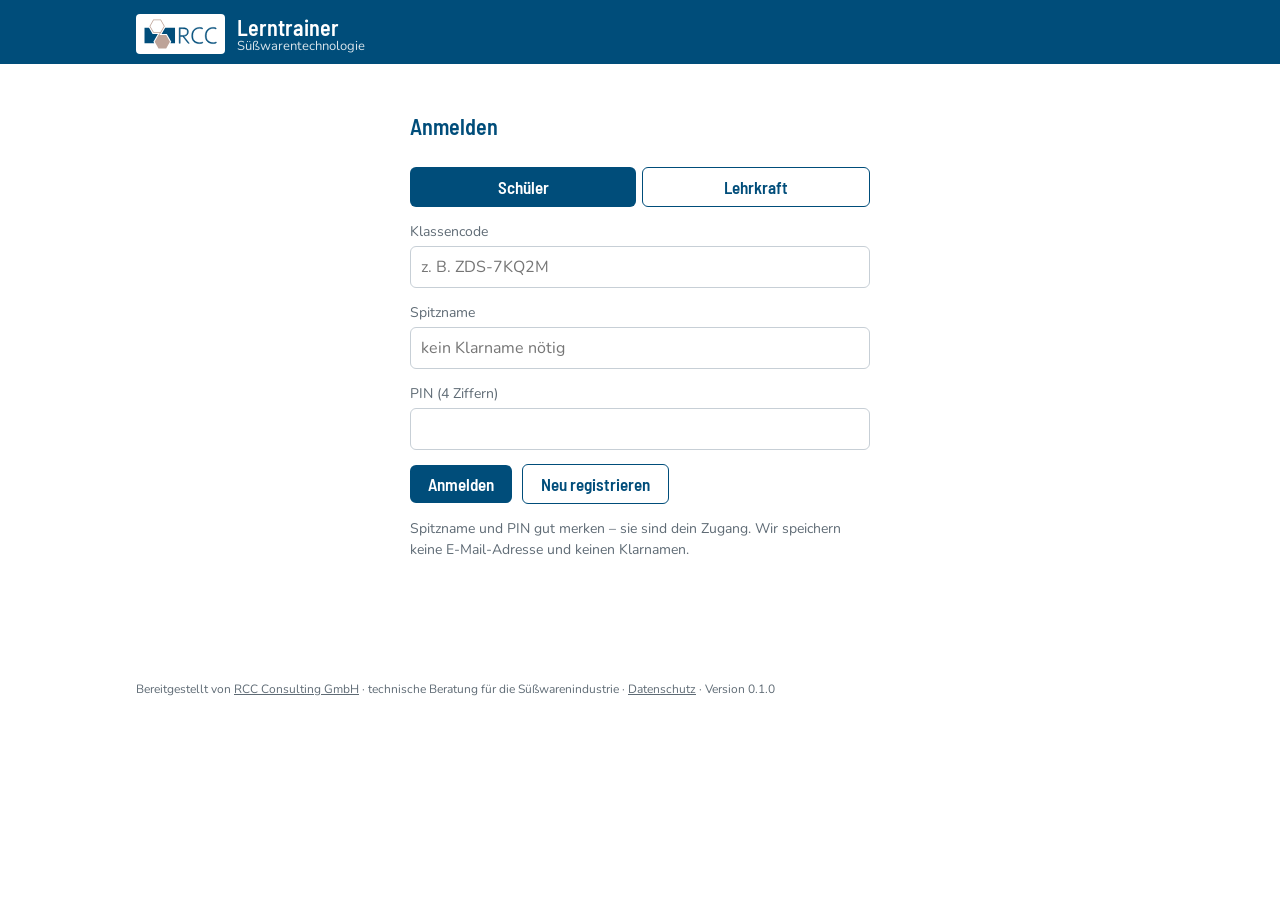
==== app/index.html @ ed5911c6 "Lerntrainer 0.1: Web-App, Datenbankschema, Fragenbestand Co-Authored-By: Claude Opus 5.5 <noreply@an" ====
<!doctype html>
<html lang="de">
<head>
<meta charset="utf-8">
<meta name="viewport" content="width=device-width,initial-scale=1,viewport-fit=cover">
<title>RCC Lerntrainer Süßwarentechnologie</title>
<meta name="description" content="Programmierte Fragen der Süßwarentechnologie üben – bereitgestellt von RCC Consulting GmbH.">
<meta name="theme-color" content="#004D7A">
<link rel="manifest" href="manifest.webmanifest">
<link rel="icon" href="assets/bildmarke.svg" type="image/svg+xml">
<link rel="apple-touch-icon" href="assets/icon-256.png">
<link rel="stylesheet" href="styles.css">
</head>
<body>
<div id="offline" class="offline" hidden>Keine Verbindung – Antworten werden gespeichert und später übertragen.</div>
<header><div class="wrap">
  <div class="top">
    <div class="marke"><img src="assets/logo-rcc.svg" alt="RCC Consulting" class="kachel"><h1>Lerntrainer<small>Süßwarentechnologie</small></h1></div>
    <div class="wer" id="wer"></div>
  </div>
  <nav id="nav" aria-label="Ansicht"></nav>
</div></header>
<main><div class="wrap" id="view"><p class="leer">Lädt …</p></div></main>
<footer><div class="wrap">Bereitgestellt von <a href="https://www.rcc-online.com" target="_blank" rel="noopener">RCC Consulting GmbH</a> · technische Beratung für die Süßwarenindustrie · <a href="datenschutz.html">Datenschutz</a> · <span id="ver"></span></div></footer>
<script src="vendor-supabase.js"></script>
<script type="module" src="app.js"></script>
</body>
</html>
---- app/styles.css ----
/* RCC Lerntrainer – Stylebook V1.6: Navy trägt, Karamell setzt Akzente, Barlow für Überschriften, Nunito für Text */
@font-face{font-family:"Barlow Semi Condensed";src:url(fonts/BarlowSemiCondensed-SemiBold.woff2) format("woff2");font-weight:600;font-display:swap}
@font-face{font-family:"Barlow Semi Condensed";src:url(fonts/BarlowSemiCondensed-Bold.woff2) format("woff2");font-weight:700;font-display:swap}
@font-face{font-family:"Nunito";src:url(fonts/Nunito-VariableFont_wght.woff2) format("woff2");font-weight:200 1000;font-display:swap}
:root{
  --navy:#004D7A; --navy-15:#D9E4EB; --karamell:#D9822B; --karamell-hell:#F7E6D5; --taupe:#BDA398;
  --bg:#FFFFFF; --flaeche:#F1F3F5; --text:#2B3640; --text-2:#5F6B75; --rahmen:#C7CFD6;
  --ok:#3D8B37; --ok-hell:#E3F1E1; --fehler:#C62828; --fehler-hell:#FBE5E5; --band:#004D7A; --band-text:#FFFFFF; --auf-navy:#FFFFFF;
  --head:"Barlow Semi Condensed","Arial Narrow",Arial,sans-serif; --body:"Nunito",Arial,sans-serif;
  color-scheme:light;
}
@media (prefers-color-scheme: dark){:root{
  --navy:#6FA6CC; --navy-15:#1E3442; --karamell:#E39A4F; --karamell-hell:#3A2A1B;
  --bg:#141A20; --flaeche:#1D252D; --text:#E6EAEE; --text-2:#A3AFBA; --rahmen:#33414D;
  --ok:#6CBF64; --ok-hell:#1D3320; --fehler:#EF6B6B; --fehler-hell:#3A1E1E; --band:#0B2A3F; --auf-navy:#141A20; color-scheme:dark}}
*{box-sizing:border-box}
html,body{margin:0}
body{background:var(--bg);color:var(--text);font-family:var(--body);font-size:16px;line-height:1.5;-webkit-tap-highlight-color:transparent}
.wrap{max-width:1040px;margin:0 auto;padding-left:max(16px,env(safe-area-inset-left,0px));padding-right:max(16px,env(safe-area-inset-right,0px))}
header{background:var(--band);color:var(--band-text);padding-top:env(safe-area-inset-top,0px)}
header .wrap{padding-block:14px 0;display:flex;flex-direction:column;gap:10px}
.top{display:flex;align-items:center;gap:14px;justify-content:space-between;flex-wrap:wrap}
.marke{display:flex;align-items:center;gap:12px;min-width:0}
.marke img{height:34px;width:auto}
.marke h1{font-family:var(--head);font-weight:600;font-size:22px;margin:0;line-height:1.1}
.marke small{display:block;font-family:var(--body);font-size:13px;opacity:.85;font-weight:400}
.wer{font-size:14px;display:flex;gap:10px;align-items:center}
.wer button{all:unset;cursor:pointer;text-decoration:underline;opacity:.9}
nav{display:flex;gap:2px;flex-wrap:wrap}
nav a{font-family:var(--head);font-weight:600;font-size:17px;color:var(--band-text);text-decoration:none;padding:8px 12px;border-radius:6px 6px 0 0;opacity:.8}
nav a[aria-current="page"]{background:var(--bg);color:var(--navy);opacity:1}
a:focus-visible,button:focus-visible,select:focus-visible,input:focus-visible,textarea:focus-visible{outline:2px solid var(--karamell);outline-offset:2px}
main .wrap{padding-block:22px 40px}
footer{color:var(--text-2);font-size:12px;padding-bottom:max(24px,env(safe-area-inset-bottom,0px))}
footer a{color:var(--text-2)}
.hex{clip-path:polygon(25% 0,75% 0,100% 50%,75% 100%,25% 100%,0 50%);display:inline-grid;place-items:center;font-family:var(--head);font-weight:600;flex:none}
.grid{display:grid;grid-template-columns:250px minmax(0,1fr);gap:28px}
@media (max-width:780px){.grid{grid-template-columns:minmax(0,1fr)}}
h2{font-family:var(--head);font-weight:600;font-size:15px;text-transform:uppercase;letter-spacing:.8px;color:var(--text-2);margin:0 0 8px}
h3{font-family:var(--head);font-weight:600;font-size:22px;color:var(--navy);margin:0 0 10px}
.bereich{margin-bottom:12px}
.bereich>button{all:unset;cursor:pointer;display:flex;justify-content:space-between;width:100%;font-family:var(--head);font-weight:600;font-size:18px;color:var(--navy);padding:3px 0}
.chips{display:flex;flex-wrap:wrap;gap:6px;margin-top:4px}
.chip{font:600 13px var(--body);border:1px solid var(--rahmen);background:var(--bg);color:var(--text);border-radius:999px;padding:4px 10px;cursor:pointer}
.chip[aria-pressed="true"]{background:var(--navy);border-color:var(--navy);color:var(--auf-navy)}
.chip .n{opacity:.65;font-variant-numeric:tabular-nums;margin-left:4px}
.einst{display:flex;flex-direction:column;gap:8px;margin-top:16px;padding-top:14px;border-top:1px solid var(--rahmen);font-size:14px;color:var(--text-2)}
label.zeile{display:flex;gap:8px;align-items:center;cursor:pointer}
select,input,textarea{font:inherit;color:var(--text);background:var(--bg);border:1px solid var(--rahmen);border-radius:6px;padding:8px 10px;min-width:0}
.feld{display:flex;flex-direction:column;gap:4px;font-size:14px;color:var(--text-2)}
.feld input,.feld select{font-size:16px;color:var(--text)}
.panel{min-width:0}
.meta{display:flex;justify-content:space-between;gap:12px;flex-wrap:wrap;margin-bottom:10px;color:var(--text-2);font-size:14px;font-variant-numeric:tabular-nums;align-items:center}
.bar{height:6px;background:var(--flaeche);border-radius:3px;overflow:hidden;margin-bottom:16px}
.bar i{display:block;height:100%;background:var(--navy);transition:width .25s}
.thema{font-family:var(--head);font-weight:600;color:var(--karamell);font-size:15px;text-transform:uppercase;letter-spacing:.8px}
.frage{font-family:var(--head);font-weight:600;font-size:24px;line-height:1.2;color:var(--navy);margin:4px 0 6px;text-wrap:balance}
.hint{font-size:14px;color:var(--text-2);margin:0 0 14px}
.optlist{display:flex;flex-direction:column;gap:10px}
.opt{all:unset;box-sizing:border-box;display:flex;gap:14px;align-items:center;width:100%;background:var(--flaeche);border:1px solid var(--rahmen);border-radius:8px;padding:10px 14px;cursor:pointer}
.opt:hover:not([disabled]){border-color:var(--navy)}
.opt:focus-visible{outline:2px solid var(--karamell);outline-offset:2px}
.opt .hex{width:34px;height:30px;background:var(--navy);color:var(--auf-navy);font-size:17px}
.opt.gewaehlt{border-color:var(--navy);background:var(--navy-15)}
.opt.richtig{background:var(--ok-hell);border-color:var(--ok)} .opt.richtig .hex{background:var(--ok);color:#fff}
.opt.falsch{background:var(--fehler-hell);border-color:var(--fehler)} .opt.falsch .hex{background:var(--fehler);color:#fff}
.opt.loesung{background:var(--karamell-hell);border-color:var(--karamell)} .opt.loesung .hex{background:var(--karamell);color:#fff}
.opt[disabled]{cursor:default}
.box{margin-top:14px;padding:12px 14px;border-radius:8px;background:var(--flaeche);font-size:15px}
.box strong{font-family:var(--head);font-size:18px}
.karte{background:var(--flaeche);border-radius:10px;padding:18px;display:flex;flex-direction:column;gap:12px}
.karten{display:grid;grid-template-columns:repeat(auto-fit,minmax(260px,1fr));gap:14px}
.tag{display:inline-block;font:700 12px var(--body);padding:2px 8px;border-radius:4px;background:var(--karamell-hell);color:var(--text);vertical-align:middle}
.tag.ok{background:var(--ok-hell)} .tag.aus{background:var(--flaeche);border:1px solid var(--rahmen)}
.actions{display:flex;gap:10px;margin-top:16px;flex-wrap:wrap;align-items:center}
.btn{font-family:var(--head);font-weight:600;font-size:17px;border:none;background:var(--navy);color:var(--auf-navy);padding:9px 18px;border-radius:6px;cursor:pointer}
.btn.sek{background:transparent;color:var(--navy);border:1.5px solid var(--navy)}
.btn.ok{background:var(--ok);color:#fff} .btn.rot{background:transparent;color:var(--fehler);border:1.5px solid var(--fehler)}
.btn.klein{font-size:15px;padding:5px 12px}
.btn[disabled]{opacity:.45;cursor:default}
.ergebnis{display:flex;gap:22px;align-items:center;flex-wrap:wrap;margin:8px 0 18px}
.ergebnis .hex{width:120px;height:104px;background:var(--navy);color:var(--auf-navy);font-size:36px;font-weight:700}
.ergebnis .hex.gut{background:var(--ok);color:#fff} .ergebnis .hex.schlecht{background:var(--fehler);color:#fff}
.liste{font-size:14px;color:var(--text-2);display:flex;flex-direction:column;gap:10px}
.liste .f{color:var(--text);font-weight:600}
.navgrid{display:flex;flex-wrap:wrap;gap:5px;margin:14px 0}
.navgrid button{font:600 13px var(--body);width:34px;height:30px;border:1px solid var(--rahmen);background:var(--bg);color:var(--text);border-radius:5px;cursor:pointer;font-variant-numeric:tabular-nums}
.navgrid button.beantwortet{background:var(--navy-15);border-color:var(--navy)}
.navgrid button.aktiv{outline:2px solid var(--karamell)}
.uhr{font-family:var(--head);font-weight:600;font-size:20px;color:var(--navy);font-variant-numeric:tabular-nums}
.uhr.knapp{color:var(--fehler)}
.tbl{overflow-x:auto}
table{border-collapse:collapse;width:100%;font-size:14px;font-variant-numeric:tabular-nums}
th{font-family:var(--head);font-weight:600;text-align:left;background:var(--navy);color:var(--auf-navy);padding:6px 10px}
td{padding:6px 10px;border-bottom:1px solid var(--rahmen);vertical-align:top}
tr.b td{font-family:var(--head);font-weight:600;font-size:16px;color:var(--navy);background:var(--navy-15)}
.mbar{display:flex;height:8px;width:120px;border-radius:4px;overflow:hidden;background:var(--flaeche)}
.mbar i{display:block;height:100%}
.kpis{display:grid;grid-template-columns:repeat(auto-fit,minmax(150px,1fr));gap:12px;margin-bottom:18px}
.kpi{background:var(--flaeche);border-radius:8px;padding:12px 14px}
.kpi b{display:block;font-family:var(--head);font-size:30px;color:var(--navy);line-height:1.1}
.kpi span{font-size:13px;color:var(--text-2)}
.leer{color:var(--text-2)}
.fehlermeldung{color:var(--fehler);font-size:14px}
.code{font-family:var(--head);font-weight:700;font-size:30px;letter-spacing:3px;color:var(--navy)}
.login{max-width:460px;margin:24px auto;display:flex;flex-direction:column;gap:14px}
.tabs{display:flex;gap:6px}
.tabs button{flex:1}
.offline{background:var(--karamell-hell);color:var(--text);font-size:13px;text-align:center;padding:4px}
@media (prefers-reduced-motion:reduce){.bar i{transition:none}}
.marke img.kachel{background:#fff;padding:5px 8px;border-radius:4px;height:40px}
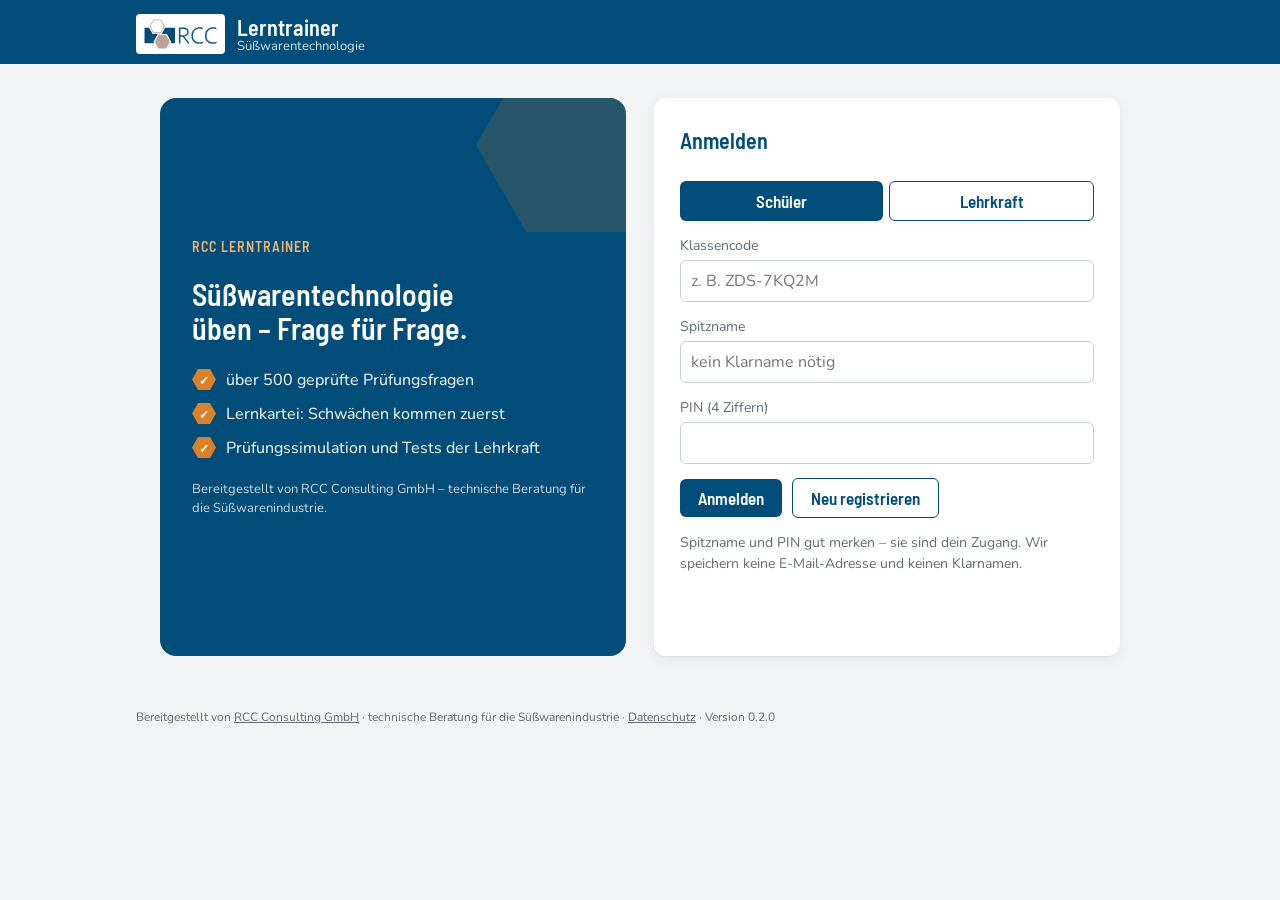
==== commit 6e407769: "Design 0.2: Startseite, mobile Navigation, Karten-Layout, neue Anmeldeseite - Startseite mit Lernsta" ====
--- a/app/index.html
+++ b/app/index.html
@@ -20,6 +20,7 @@
   </div>
   <nav id="nav" aria-label="Ansicht"></nav>
 </div></header>
+<nav id="bnav" class="bnav" aria-label="Hauptnavigation" hidden></nav>
 <main><div class="wrap" id="view"><p class="leer">Lädt …</p></div></main>
 <footer><div class="wrap">Bereitgestellt von <a href="https://www.rcc-online.com" target="_blank" rel="noopener">RCC Consulting GmbH</a> · technische Beratung für die Süßwarenindustrie · <a href="datenschutz.html">Datenschutz</a> · <span id="ver"></span></div></footer>
 <script src="vendor-supabase.js"></script>
--- a/app/styles.css
+++ b/app/styles.css
@@ -109,3 +109,90 @@
 .offline{background:var(--karamell-hell);color:var(--text);font-size:13px;text-align:center;padding:4px}
 @media (prefers-reduced-motion:reduce){.bar i{transition:none}}
 .marke img.kachel{background:#fff;padding:5px 8px;border-radius:4px;height:40px}
+
+/* ===== Design 0.2 ===== */
+body{background:var(--seite,#F1F3F5)}
+:root{--seite:#F1F3F5;--karte:#FFFFFF;--schatten:0 1px 2px rgba(43,54,64,.06),0 4px 16px rgba(43,54,64,.06)}
+@media (prefers-color-scheme: dark){:root{--seite:#10161B;--karte:#1A2129;--schatten:none}}
+.opt{background:var(--karte)}
+.fkarte,.karte,.kpi,.bkarte,.login{background:var(--karte);box-shadow:var(--schatten);border-radius:12px}
+.fkarte{padding:22px 22px 18px}
+.karte{border:none}
+.kpi{border-radius:10px}
+.box{background:var(--karte);box-shadow:var(--schatten)}
+.eyebrow{font-family:var(--head);font-weight:600;text-transform:uppercase;letter-spacing:1px;font-size:14px;color:var(--karamell);margin:0 0 6px}
+.btn.gross{font-size:18px;padding:12px 22px;text-decoration:none;display:inline-block}
+.btn.hell{color:#fff;border-color:rgba(255,255,255,.7)}
+.abschnitt{margin:26px 0 10px}
+/* Themen: Desktop Seitenleiste, mobil einklappbar */
+.themen details>summary{list-style:none;cursor:pointer;display:flex;justify-content:space-between;align-items:center;font-family:var(--head);font-weight:600;font-size:15px;text-transform:uppercase;letter-spacing:.8px;color:var(--text-2);margin-bottom:8px}
+.themen details>summary::-webkit-details-marker{display:none}
+.themen .wahl{font-family:var(--body);text-transform:none;letter-spacing:0;font-weight:600;color:var(--navy);font-size:14px}
+@media (min-width:781px){.themen details>summary{pointer-events:none}.themen .wahl{display:none}}
+@media (max-width:780px){
+  .themen details{background:var(--karte);box-shadow:var(--schatten);border-radius:12px;padding:12px 14px}
+  .themen details>summary{margin:0}
+  .themen details>summary::after{content:"▾";margin-left:8px;color:var(--navy)}
+  .themen details[open]>summary{margin-bottom:10px}
+  .themen details[open]>summary::after{content:"▴"}
+}
+/* Startseite */
+.hero{background:var(--band);color:#fff;border-radius:16px;padding:26px;display:flex;gap:24px;align-items:center;justify-content:space-between;flex-wrap:wrap;position:relative;overflow:hidden}
+.hero::after{content:"";position:absolute;right:-40px;bottom:-60px;width:220px;height:190px;background:rgba(255,255,255,.05);clip-path:polygon(25% 0,75% 0,100% 50%,75% 100%,25% 100%,0 50%)}
+.hero .eyebrow{color:#F0B37A}
+.hero-titel{font-family:var(--head);font-weight:600;font-size:30px;line-height:1.15;margin:0 0 8px;color:inherit;text-transform:none;letter-spacing:0;text-wrap:balance}
+.hero-text{margin:0;opacity:.9}
+.hero .btn{background:#fff;color:#004D7A}
+.hero .btn.sek{background:transparent;color:#fff}
+.hero-ring{position:relative;width:120px;height:120px;flex:none;z-index:1}
+.hero-ring span{position:absolute;inset:0;display:flex;flex-direction:column;align-items:center;justify-content:center;font-size:13px;opacity:.95}
+.hero-ring b{font-family:var(--head);font-size:30px;line-height:1}
+.testband{display:flex;gap:12px;align-items:center;margin-top:14px;background:var(--karamell-hell);color:var(--text);text-decoration:none;border-radius:12px;padding:12px 16px}
+.thex{width:30px;height:26px;background:var(--karamell);color:#fff;font-size:16px}
+.testband .pfeil{margin-left:auto;font-size:26px;color:var(--karamell)}
+.bereiche{display:grid;grid-template-columns:repeat(auto-fill,minmax(220px,1fr));gap:12px}
+.bkarte{all:unset;box-sizing:border-box;cursor:pointer;background:var(--karte);box-shadow:var(--schatten);border-radius:12px;display:grid;grid-template-columns:auto 1fr;grid-template-rows:auto auto auto;column-gap:12px;row-gap:4px;padding:14px 16px;align-items:center}
+.bkarte:hover{outline:1.5px solid var(--navy)}
+.bkarte:focus-visible{outline:2px solid var(--karamell)}
+.bhex{grid-row:1/3;width:50px;height:44px;background:var(--navy);color:var(--auf-navy);font-size:15px}
+.bname{font-family:var(--head);font-weight:600;font-size:19px;color:var(--navy)}
+.bzahl{font-size:13px;color:var(--text-2)}
+.bkarte .mbar{grid-column:1/3;width:100%;margin-top:6px}
+/* Lernen: Rückmeldung */
+.rueck{margin-top:14px;border-radius:10px;padding:12px 14px;font-size:15px}
+.rueck strong{font-family:var(--head);font-size:19px;margin-right:4px}
+.rueck.gut{background:var(--ok-hell)} .rueck.gut strong{color:var(--ok)}
+.rueck.schlecht{background:var(--fehler-hell)} .rueck.schlecht strong{color:var(--fehler)}
+.weiter-leiste{margin-top:14px}
+/* Anmeldung */
+.login-wrap{display:grid;grid-template-columns:1fr 1fr;gap:28px;align-items:stretch;max-width:960px;margin:12px auto}
+.login-marke{background:var(--band);color:#fff;border-radius:16px;padding:32px;display:flex;flex-direction:column;justify-content:center;gap:14px;position:relative;overflow:hidden}
+.login-marke::after{content:"";position:absolute;right:-50px;top:-40px;width:200px;height:174px;background:rgba(217,130,43,.18);clip-path:polygon(25% 0,75% 0,100% 50%,75% 100%,25% 100%,0 50%)}
+.login-marke .eyebrow{color:#F0B37A}
+.vorteile{list-style:none;padding:0;margin:0;display:flex;flex-direction:column;gap:10px}
+.vorteile li{display:flex;gap:10px;align-items:center}
+.hex.mini{width:24px;height:21px;background:#D9822B;color:#fff;font-size:12px}
+.login-marke .klein{font-size:13px;opacity:.8;margin:6px 0 0}
+.login{margin:0;padding:26px;max-width:none}
+@media (max-width:780px){.login-wrap{grid-template-columns:1fr}.login-marke{padding:22px}.login-marke .vorteile,.login-marke .klein{display:none}.hero-titel{font-size:25px}}
+/* Mobile Navigation unten */
+.bnav{display:none}
+@media (max-width:780px){
+  #nav{display:none}
+  header .wrap{padding-block:10px}
+  .marke img.kachel{height:34px}
+  .wer span{display:none}
+  .bnav:not([hidden]){display:flex;position:fixed;left:0;right:0;bottom:0;z-index:20;background:var(--karte);border-top:1px solid var(--rahmen);padding:6px max(8px,env(safe-area-inset-left,0px)) calc(6px + env(safe-area-inset-bottom,0px)) max(8px,env(safe-area-inset-right,0px));justify-content:space-around}
+  .bnav a{flex:1;display:flex;flex-direction:column;align-items:center;gap:2px;color:var(--text-2);text-decoration:none;font-size:11px;font-weight:600;padding:4px 0;border-radius:8px}
+  .bnav svg{width:24px;height:24px}
+  .bnav a[aria-current="page"]{color:var(--navy)}
+  .bnav a[aria-current="page"] svg{stroke:var(--karamell)}
+  body.mit-bnav main{padding-bottom:76px}
+  body.mit-bnav footer{padding-bottom:90px}
+  .weiter-leiste{position:sticky;bottom:calc(70px + env(safe-area-inset-bottom,0px));z-index:5;padding-top:8px}
+  .weiter-leiste .btn{width:100%;box-shadow:0 4px 14px rgba(0,77,122,.25)}
+  .fkarte{padding:16px}
+  .frage{font-size:21px}
+}
+
+@media (max-width:780px){.hero-ring{display:none}.hero{padding:20px}.hero .actions .btn{flex:1;text-align:center}}
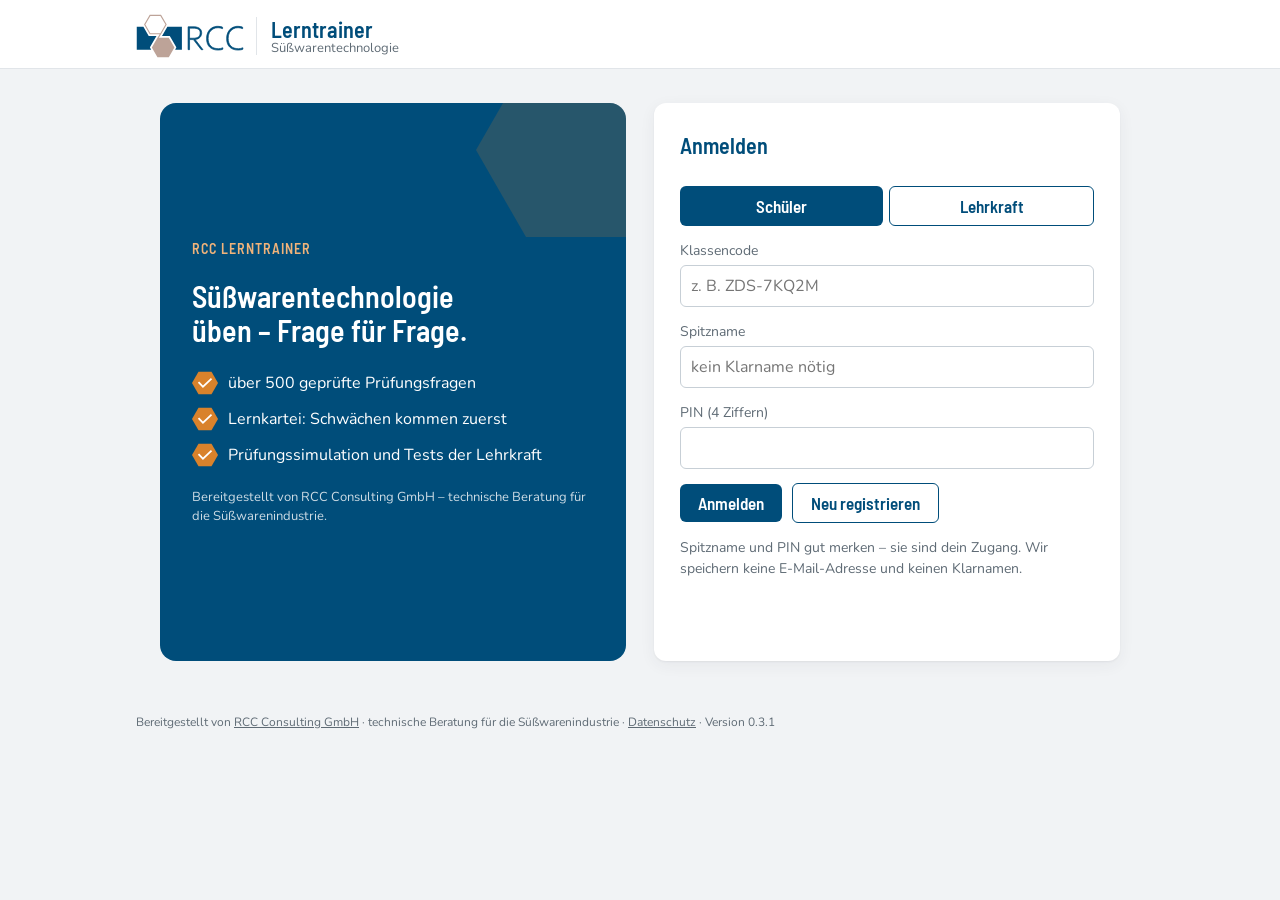
==== commit dddcff50: "0.3.1: RCC-Logo verlinkt auf www.rcc-online.com Co-Authored-By: Claude Opus 5.5 <noreply@anthropic.c" ====
--- a/app/index.html
+++ b/app/index.html
@@ -15,7 +15,7 @@
 <div id="offline" class="offline" hidden>Keine Verbindung – Antworten werden gespeichert und später übertragen.</div>
 <header><div class="wrap">
   <div class="top">
-    <div class="marke"><img src="assets/logo-rcc.svg" alt="RCC Consulting" class="kachel"><h1>Lerntrainer<small>Süßwarentechnologie</small></h1></div>
+    <div class="marke"><a class="logo-link" href="https://www.rcc-online.com" target="_blank" rel="noopener" title="RCC Consulting GmbH – www.rcc-online.com"><img src="assets/logo-rcc.svg" alt="RCC Consulting GmbH – zur Website" class="kachel"></a><h1>Lerntrainer<small>Süßwarentechnologie</small></h1></div>
     <div class="wer" id="wer"></div>
   </div>
   <nav id="nav" aria-label="Ansicht"></nav>
--- a/app/styles.css
+++ b/app/styles.css
@@ -196,3 +196,27 @@
 }
 
 @media (max-width:780px){.hero-ring{display:none}.hero{padding:20px}.hero .actions .btn{flex:1;text-align:center}}
+
+/* ===== Design 0.3: weißer Kopf (Logo nur auf Weiß), Icons aus der RCC-Bibliothek ===== */
+header{background:#FFFFFF;color:#2B3640;border-bottom:1px solid #E1E5E9}
+.marke img.kachel{background:none;padding:0;border-radius:0;height:44px}
+.marke h1{color:#004D7A;border-left:1px solid #E1E5E9;padding-left:14px}
+.marke small{color:#5F6B75;opacity:1}
+.wer{color:#5F6B75}
+.wer button{color:#004D7A}
+#nav{gap:6px}
+#nav a{color:#5F6B75;opacity:1;border-radius:0;padding:8px 4px 10px;margin-right:14px;display:inline-flex;align-items:center;gap:7px;border-bottom:3px solid transparent}
+#nav a img{width:20px;height:20px;opacity:.75}
+#nav a[aria-current="page"]{background:none;color:#004D7A;border-bottom-color:#D9822B}
+#nav a[aria-current="page"] img{opacity:1}
+.bnav a img{width:24px;height:24px;opacity:.55}
+.bnav a[aria-current="page"] img{opacity:1}
+.bnav a[aria-current="page"]{color:#004D7A}
+.bhex img{width:55%;height:auto}
+.vicon{width:26px;height:26px;flex:none}
+@media (max-width:780px){.marke img.kachel{height:36px}.marke h1{font-size:19px;padding-left:10px}}
+
+/* 0.3.1: Logo verlinkt auf rcc-online.com */
+.logo-link{display:flex;align-items:center;flex-shrink:0;border-radius:4px;transition:opacity .15s}
+.logo-link:hover{opacity:.8}
+.logo-link:focus-visible{outline:2px solid #D9822B;outline-offset:3px}
